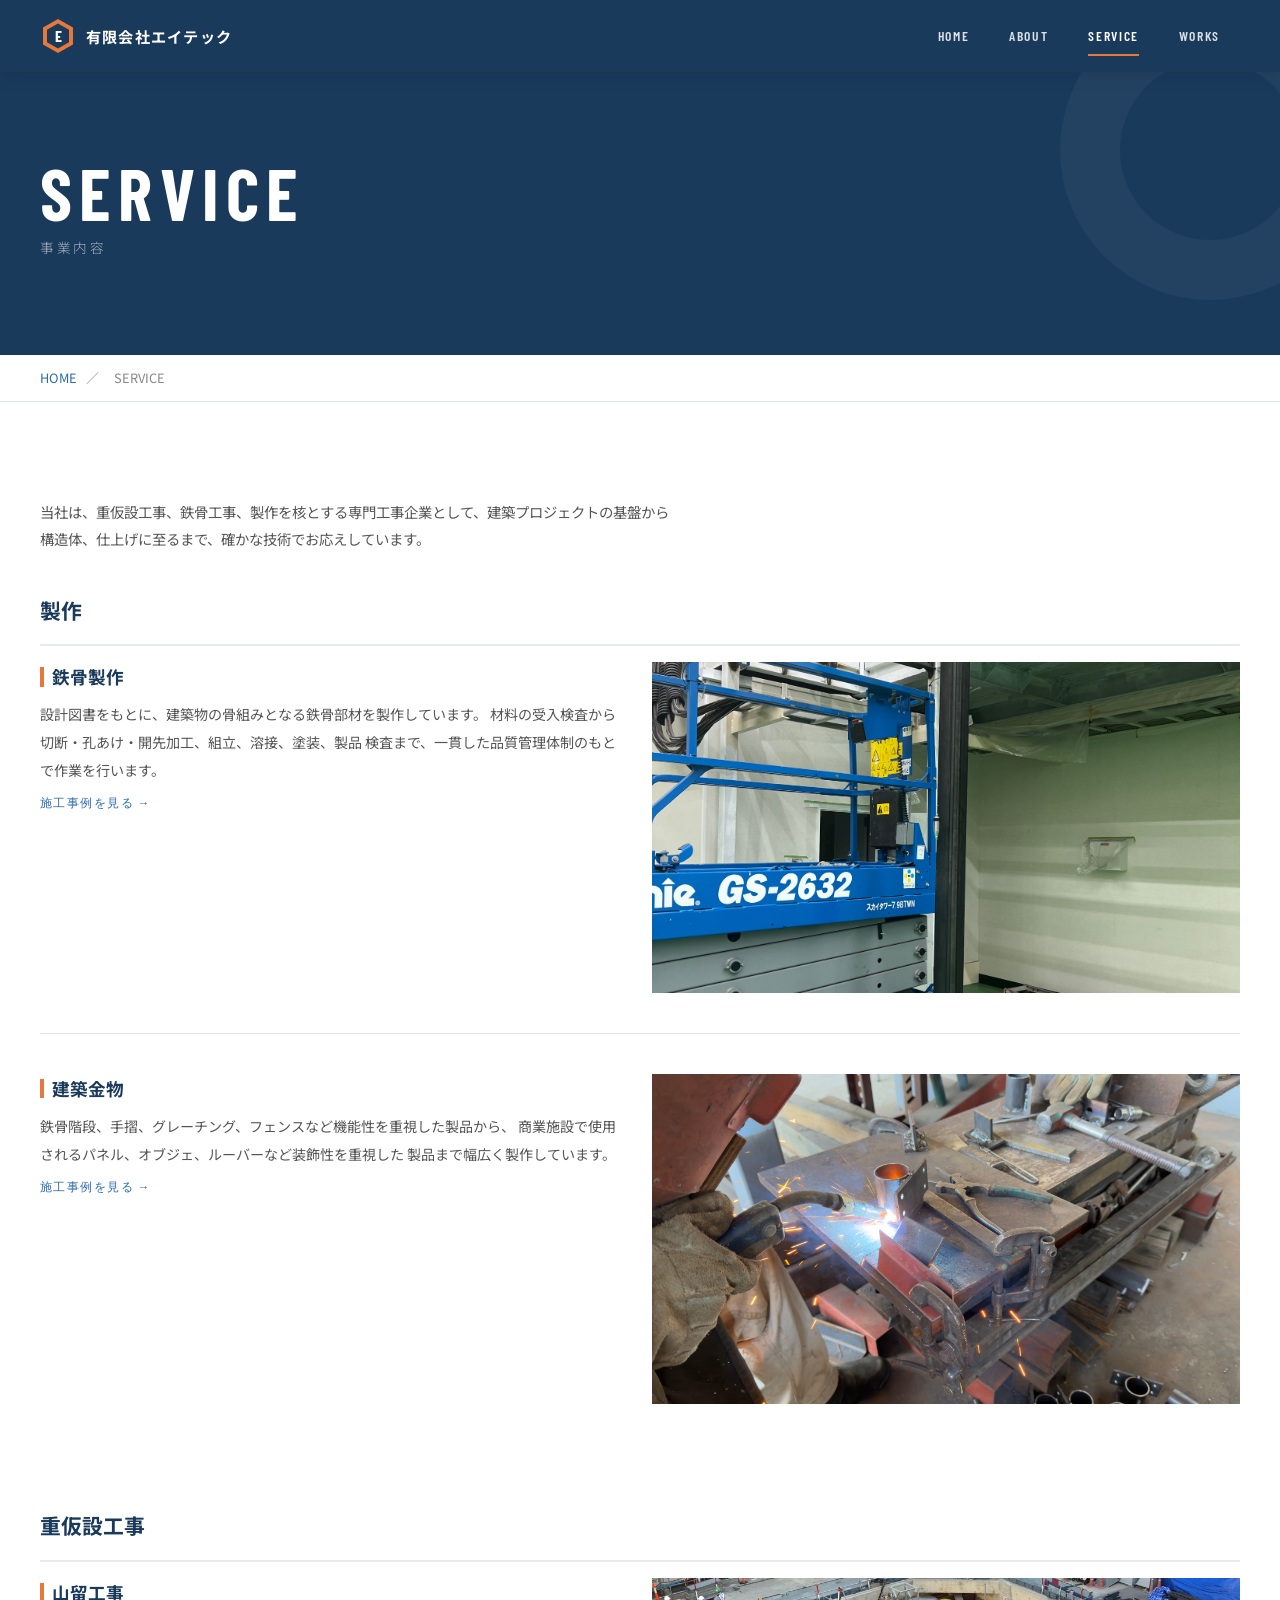
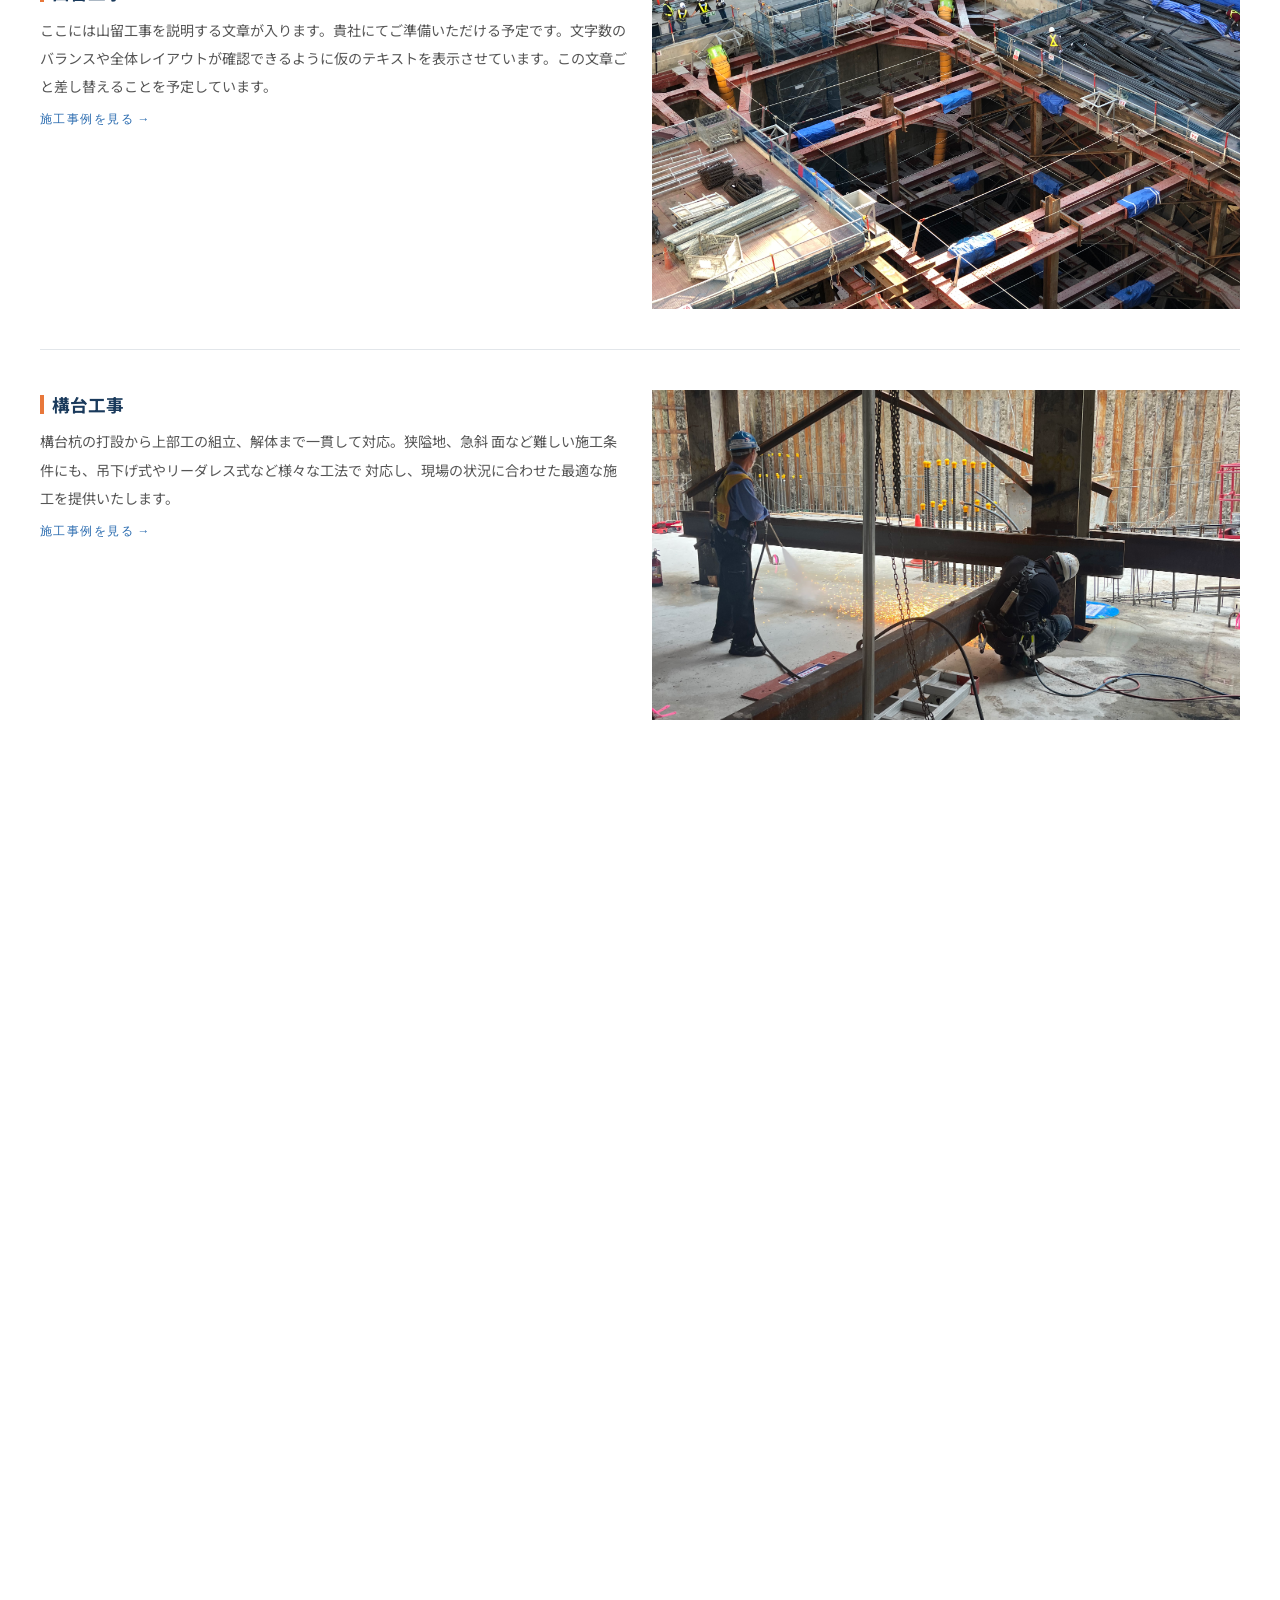
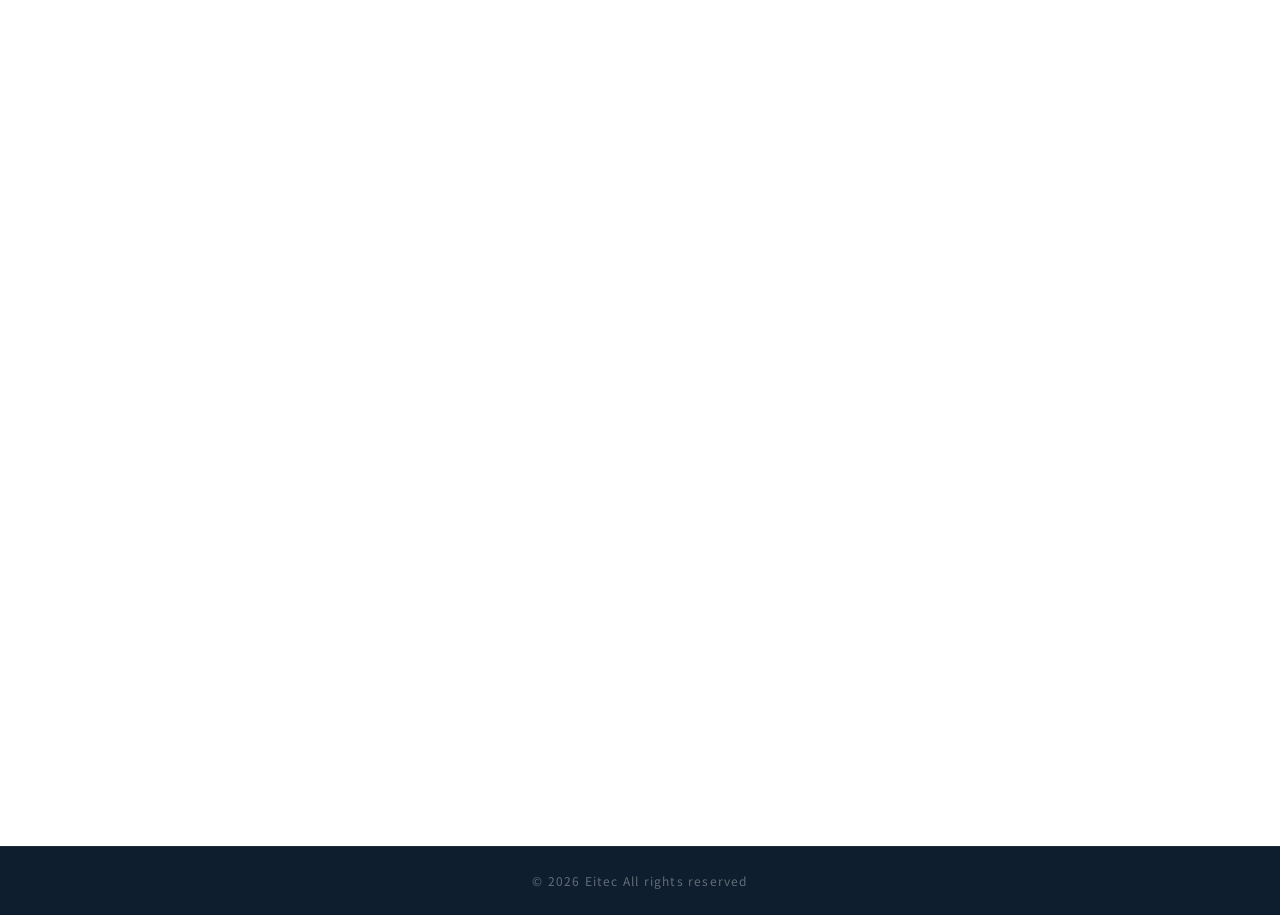
==== eitec/service.html @ 00753a92 "Add files" ====
<!DOCTYPE html>
<html lang="ja">
<head>
  <meta charset="UTF-8">
  <meta name="viewport" content="width=device-width, initial-scale=1.0">
  <title>サービス・事業内容 | 有限会社エイテック</title>
  <meta name="description" content="有限会社エイテックの事業内容。鉄骨製作・建築金物・山留工事・構台工事・鉄骨工事・鍛治工事・現場溶接工事・鉄骨補強工事を承ります。">
  <link rel="canonical" href="service.html">
  <link rel="stylesheet" href="css/variables.css">
  <link rel="stylesheet" href="css/reset.css">
  <link rel="stylesheet" href="css/style.css">
</head>
<body>

<header class="header" role="banner">
  <div class="container">
    <div class="header-inner">
            <a href="index.html" class="header-logo" aria-label="有限会社エイテック トップへ">
        <svg class="header-logo-mark" viewBox="0 0 36 36" xmlns="http://www.w3.org/2000/svg" aria-hidden="true">
          <polygon points="18,1 33,9.5 33,26.5 18,35 3,26.5 3,9.5" fill="#e8773a"/>
          <polygon points="18,5.5 29,11.75 29,24.25 18,30.5 7,24.25 7,11.75" fill="#1a3a5c"/>
          <text x="18" y="23.5" text-anchor="middle" font-family="Barlow Condensed,sans-serif" font-weight="700" font-size="16" fill="#ffffff" letter-spacing="0">E</text>
        </svg>
        <div class="header-logo-text">
          <span class="header-logo-name">有限会社エイテック</span>
        </div>
      </a>
      <nav class="header-nav" aria-label="メインナビゲーション">
        <a href="index.html">HOME</a>
        <a href="about.html">ABOUT</a>
        <a href="service.html" class="active">SERVICE</a>
        <a href="works.html">WORKS</a>
      </nav>
      <button class="hamburger" aria-label="メニューを開く">
        <span></span><span></span><span></span>
      </button>
    </div>
  </div>
</header>

<div class="mobile-menu" role="dialog" aria-label="モバイルメニュー">
  <nav>
    <a href="index.html">HOME</a>
    <a href="about.html">ABOUT</a>
    <a href="service.html">SERVICE</a>
    <a href="works.html">WORKS</a>
  </nav>
  <p class="mobile-menu-sub">有限会社エイテック</p>
</div>

<main style="padding-top: var(--header-height-sm);">

  <div class="page-hero">
    <div class="container">
      <h1 class="page-hero-title">Service</h1>
      <p class="page-hero-title-ja">事業内容</p>
    </div>
  </div>

  <div class="breadcrumb">
    <div class="container">
      <a href="index.html">HOME</a>
      <span>／</span>
      <span>SERVICE</span>
    </div>
  </div>

  <section class="section" aria-labelledby="service-intro-heading">
    <div class="container">
      <div class="section-header fade-in">
        <p class="service-intro">
          当社は、重仮設工事、鉄骨工事、製作を核とする専門工事企業として、建築プロジェクトの基盤から
          構造体、仕上げに至るまで、確かな技術でお応えしています。
        </p>
      </div>

      <!-- ============ 製作カテゴリ ============ -->
      <div class="service-categories">

        <!-- カテゴリ：製作 -->
        <div class="fade-in">
          <h2 class="service-category-title">製作</h2>
          <div class="service-list">

            <!-- 鉄骨製作 -->
            <div class="service-detail" id="tetsu_seisaku">
              <div>
                <h3 class="service-detail-name">鉄骨製作</h3>
                <p class="service-detail-desc">
                  設計図書をもとに、建築物の骨組みとなる鉄骨部材を製作しています。
                  材料の受入検査から切断・孔あけ・開先加工、組立、溶接、塗装、製品
                  検査まで、一貫した品質管理体制のもとで作業を行います。
                </p>
                <a href="works/steel-fabrication.html" class="service-detail-link">
                  施工事例を見る →
                </a>
              </div>
              <img
                class="service-detail-img"
                src="img/tetsu_seisaku/07BDEA1B-9D1B-41F5-BBC1-494F11DB092D.jpg"
                alt="鉄骨製作の施工事例"
                loading="lazy">
            </div>

            <!-- 建築金物 -->
            <div class="service-detail" id="kenchiku_kanamono">
              <div>
                <h3 class="service-detail-name">建築金物</h3>
                <p class="service-detail-desc">
                  鉄骨階段、手摺、グレーチング、フェンスなど機能性を重視した製品から、
                  商業施設で使用されるパネル、オブジェ、ルーバーなど装飾性を重視した
                  製品まで幅広く製作しています。
                </p>
                <a href="works/architectural-metalwork.html" class="service-detail-link">
                  施工事例を見る →
                </a>
              </div>
              <img
                class="service-detail-img"
                src="img/kenchiku_kanamono/CD96EF9B-7DFD-4F82-9549-A47BB1765BF1.jpg"
                alt="建築金物の施工事例"
                loading="lazy">
            </div>

          </div>
        </div>

        <!-- カテゴリ：重仮設工事 -->
        <div class="fade-in">
          <h2 class="service-category-title">重仮設工事</h2>
          <div class="service-list">

            <!-- 山留工事 -->
            <div class="service-detail" id="yamadome">
              <div>
                <h3 class="service-detail-name">山留工事</h3>
                <p class="service-detail-desc">
                  ここには山留工事を説明する文章が入ります。貴社にてご準備いただける予定です。文字数のバランスや全体レイアウトが確認できるように仮のテキストを表示させています。この文章ごと差し替えることを予定しています。
                </p>
                <a href="works/earth-retaining.html" class="service-detail-link">
                  施工事例を見る →
                </a>
              </div>
              <img
                class="service-detail-img"
                src="img/yamadome/409ABB73-6710-444C-856C-EBA11010315E.jpg"
                alt="山留工事の施工事例"
                loading="lazy">
            </div>

            <!-- 構台工事 -->
            <div class="service-detail" id="koudai">
              <div>
                <h3 class="service-detail-name">構台工事</h3>
                <p class="service-detail-desc">
                  構台杭の打設から上部工の組立、解体まで一貫して対応。狭隘地、急斜
                  面など難しい施工条件にも、吊下げ式やリーダレス式など様々な工法で
                  対応し、現場の状況に合わせた最適な施工を提供いたします。
                </p>
                <a href="works/scaffold-platform.html" class="service-detail-link">
                  施工事例を見る →
                </a>
              </div>
              <img
                class="service-detail-img"
                src="img/koudai/2025-10-07_08-47-18_731.jpg"
                alt="構台工事の施工事例"
                loading="lazy">
            </div>

          </div>
        </div>

        <!-- カテゴリ：鉄骨工事 -->
        <div class="fade-in">
          <h2 class="service-category-title">鉄骨工事</h2>
          <div class="service-list">

            <!-- 鉄骨工事 -->
            <div class="service-detail" id="tetsu_koji">
              <div>
                <h3 class="service-detail-name">鉄骨工事</h3>
                <p class="service-detail-desc">
                  仮ボルトから本ボルトへの交換、本締め作業まで一貫して対応し、設計
                  図通りの精度を実現します。重量鉄骨から軽量鉄骨まで、規模を問わず
                  対応いたします。
                </p>
                <a href="works/steel-erection.html" class="service-detail-link">
                  施工事例を見る →
                </a>
              </div>
              <img
                class="service-detail-img"
                src="img/tetsu_koji/2024-01-24_12-56-52_248.jpg"
                alt="鉄骨工事の施工事例"
                loading="lazy">
            </div>

            <!-- 鍛治工事 -->
            <div class="service-detail" id="kaji">
              <div>
                <h3 class="service-detail-name">鍛治工事</h3>
                <p class="service-detail-desc">
                  現場の状況に応じた鋼材の切断、曲げ加工、溶接による組立まで、設計
                  図に基づいた精密な加工を現場で実施いたします。工場製作では対応で
                  きない現場調整や追加加工にも柔軟に対応し、建物の構造に合わせた最
                  適な施工を提供します。
                </p>
                <a href="works/forge-work.html" class="service-detail-link">
                  施工事例を見る →
                </a>
              </div>
              <img
                class="service-detail-img"
                src="img/kaji/S__7421963_0.jpg"
                alt="鍛治工事の施工事例"
                loading="lazy">
            </div>

            <!-- 現場溶接工事 -->
            <div class="service-detail" id="genba_yosetsu">
              <div>
                <h3 class="service-detail-name">現場溶接工事</h3>
                <p class="service-detail-desc">
                  建設現場特有の環境下で、H形鋼や鉄筋などの溶接接合を高品質に施工
                  いたします。資格を有する溶接技能者が、風雨や気温変化といった厳し
                  い条件の中でも、縦向き・横向きなど専門級の技術を駆使して健全な溶
                  接を実現します。
                </p>
                <a href="works/field-welding.html" class="service-detail-link">
                  施工事例を見る →
                </a>
              </div>
              <img
                class="service-detail-img"
                src="img/genba_yosetsu/DB66CCCE-4D03-4523-AD0F-731142254FBD.jpg"
                alt="現場溶接工事の施工事例"
                loading="lazy">
            </div>

            <!-- 鉄骨補強工事 -->
            <div class="service-detail" id="tetsu_hokyo">
              <div>
                <h3 class="service-detail-name">鉄骨補強工事</h3>
                <p class="service-detail-desc">
                  既存建築物の耐震性能向上や経年劣化に対応するため、鉄骨部材の補強・
                  補修を行います。現況調査・診断をもとに最適な補強計画を立案し、ブレース
                  増設、柱・梁の溶接補強、接合部の補強など、建物の用途や構造特性に合わせた
                  施工を実施します。稼働中の建物への対応も豊富な実績のもとで安全に行います。
                </p>
                <a href="works/steel-reinforcement.html" class="service-detail-link">
                  施工事例を見る →
                </a>
              </div>
            </div>

          </div>
        </div>

      </div><!-- /.service-categories -->
    </div>
  </section>

</main>

<footer class="footer" role="contentinfo"></footer>

<script src="js/footer.js"></script>
<script src="js/main.js"></script>
</body>
</html>
---- eitec/css/variables.css ----
/* ============================================
   有限会社エイテック - CSS Variables
   ============================================ */
:root {
  /* ── カラー ── */
  --color-main:         #1a3a5c;
  --color-main-light:   #2a527a;
  --color-main-dark:    #0f2238;
  --color-main-10:      rgba(26, 58, 92, 0.1);
  --color-main-20:      rgba(26, 58, 92, 0.2);

  --color-sub:          #2b6cb0;
  --color-sub-light:    #4a90d9;
  --color-sub-dark:     #1a4a7a;

  --color-accent:       #e8773a;
  --color-accent-hover: #cc5f20;
  --color-accent-10:    rgba(232, 119, 58, 0.1);

  /* テキスト */
  --color-text-primary:   #1a1a1a;
  --color-text-secondary: #555555;
  --color-text-light:     #888888;
  --color-text-on-main:   #ffffff;
  --color-text-on-accent: #ffffff;

  /* 背景 */
  --color-bg-base:    #ffffff;
  --color-bg-gray:    #f4f5f7;
  --color-bg-dark:    #0f1e2e;
  --color-bg-section: rgba(26, 58, 92, 0.04);

  /* ボーダー */
  --color-border:     #e2e6ea;
  --color-border-dark: #c8cfd8;

  /* ── フォント ── */
  --font-ja:  'Noto Sans JP', sans-serif;
  --font-en:  'Barlow Condensed', sans-serif;

  /* ── スペーシング ── */
  --space-xs:   4px;
  --space-sm:   8px;
  --space-md:   16px;
  --space-lg:   24px;
  --space-xl:   40px;
  --space-2xl:  64px;
  --space-3xl:  96px;
  --space-4xl:  128px;

  /* ── レイアウト ── */
  --max-width:    1280px;
  --content-width: 1080px;
  --header-height: 72px;
  --header-height-sm: 60px;

  /* ── アニメーション ── */
  --transition-base:  0.3s ease;
  --transition-slow:  0.6s ease;

  /* ── シャドウ ── */
  --shadow-sm:  0 1px 4px rgba(0,0,0,0.08);
  --shadow-md:  0 4px 16px rgba(0,0,0,0.1);
  --shadow-lg:  0 8px 32px rgba(0,0,0,0.15);
  --shadow-card: 0 2px 12px rgba(26, 58, 92, 0.1);

  /* ── 角丸 ── */
  --radius-sm:  2px;
  --radius-md:  4px;
  --radius-lg:  8px;
}
---- eitec/css/style.css ----
/* ============================================
   有限会社エイテック - Main Stylesheet
   ============================================ */

/* ── Google Fonts ── */
@import url('https://fonts.googleapis.com/css2?family=Barlow+Condensed:wght@400;500;600;700&family=Noto+Sans+JP:wght@300;400;500;700&display=swap');

/* ============================================
   共通レイアウト
   ============================================ */
.container {
  width: 100%;
  max-width: var(--max-width);
  margin: 0 auto;
  padding: 0 var(--space-md);
}

@media (min-width: 768px) {
  .container { padding: 0 var(--space-xl); }
}

.section {
  padding: var(--space-2xl) 0;
}
@media (min-width: 768px) {
  .section { padding: var(--space-3xl) 0; }
}

.section-title {
  font-family: var(--font-en);
  font-size: 2rem;
  font-weight: 700;
  letter-spacing: 0.08em;
  color: var(--color-main);
  text-transform: uppercase;
  line-height: 1;
  margin-bottom: 4px;
}

.section-title-ja {
  font-size: 0.75rem;
  color: var(--color-text-light);
  letter-spacing: 0.12em;
  margin-bottom: var(--space-xl);
  font-weight: 400;
}

.section-header {
  margin-bottom: var(--space-xl);
}

.section-header--center {
  text-align: center;
}

@media (min-width: 768px) {
  .section-title { font-size: 2.8rem; }
}

/* ── フェードインアニメーション ── */
.fade-in {
  opacity: 0;
  transform: translateY(24px);
  transition: opacity 0.7s ease, transform 0.7s ease;
}
.fade-in.visible {
  opacity: 1;
  transform: translateY(0);
}
.fade-in-delay-1 { transition-delay: 0.1s; }
.fade-in-delay-2 { transition-delay: 0.2s; }
.fade-in-delay-3 { transition-delay: 0.3s; }
.fade-in-delay-4 { transition-delay: 0.4s; }

/* ── ボタン ── */
.btn {
  display: inline-flex;
  align-items: center;
  gap: var(--space-sm);
  padding: 14px 32px;
  font-family: var(--font-en);
  font-size: 0.85rem;
  font-weight: 600;
  letter-spacing: 0.12em;
  text-transform: uppercase;
  transition: var(--transition-base);
  cursor: pointer;
  min-height: 48px;
}

.btn-primary {
  background: var(--color-accent);
  color: #fff;
}
.btn-primary:hover {
  background: var(--color-accent-hover);
}

.btn-outline {
  border: 2px solid var(--color-main);
  color: var(--color-main);
}
.btn-outline:hover {
  background: var(--color-main);
  color: #fff;
}

.btn-outline-white {
  border: 2px solid #fff;
  color: #fff;
}
.btn-outline-white:hover {
  background: #fff;
  color: var(--color-main);
}

.btn-arrow::after {
  content: '→';
  transition: transform 0.2s ease;
}
.btn-arrow:hover::after {
  transform: translateX(4px);
}

/* ── パンくず ── */
.breadcrumb {
  padding: 12px 0;
  font-size: 0.8rem;
  color: var(--color-text-light);
  border-bottom: 1px solid var(--color-border);
  margin-bottom: 0;
}
.breadcrumb a {
  color: var(--color-sub);
  transition: var(--transition-base);
}
.breadcrumb a:hover { text-decoration: underline; }
.breadcrumb span { margin: 0 6px; }

/* ── ページヒーロー（内部ページ） ── */
.page-hero {
  background: var(--color-main);
  color: #fff;
  padding: var(--space-2xl) 0;
  position: relative;
  overflow: hidden;
}
.page-hero::before {
  content: '';
  position: absolute;
  right: -80px;
  top: -60px;
  width: 300px;
  height: 300px;
  border: 60px solid rgba(255,255,255,0.04);
  border-radius: 50%;
}
.page-hero-title {
  font-family: var(--font-en);
  font-size: 3rem;
  font-weight: 700;
  letter-spacing: 0.1em;
  text-transform: uppercase;
  line-height: 1;
}
.page-hero-title-ja {
  font-size: 0.85rem;
  opacity: 0.6;
  margin-top: 8px;
  letter-spacing: 0.2em;
  font-weight: 300;
}
@media (min-width: 768px) {
  .page-hero-title { font-size: 4.5rem; }
  .page-hero { padding: var(--space-3xl) 0; }
}

/* ============================================
   HEADER
   ============================================ */
.header {
  position: fixed;
  top: 0;
  left: 0;
  width: 100%;
  z-index: 1000;
  height: var(--header-height-sm);
  display: flex;
  align-items: center;
  transition: background 0.3s ease, box-shadow 0.3s ease, height 0.3s ease;
  background: transparent;
}

.header.scrolled {
  background: var(--color-main);
  box-shadow: var(--shadow-md);
  height: var(--header-height-sm);
}

/* 下層ページ：常時ネイビー固定（スクロール位置に関係なく） */
.header.fixed {
  background: var(--color-main);
  box-shadow: var(--shadow-md);
}

.header-inner {
  display: flex;
  align-items: center;
  justify-content: space-between;
  width: 100%;
}

.header-logo {
  display: flex;
  align-items: center;
  gap: 10px;
  text-decoration: none;
}
.header-logo-mark {
  width: 36px;
  height: 36px;
  flex-shrink: 0;
}
.header-logo-text {
  display: flex;
  flex-direction: column;
  gap: 1px;
}
.header-logo-name {
  font-family: var(--font-ja);
  font-size: 0.95rem;
  font-weight: 700;
  letter-spacing: 0.08em;
  color: #fff;
  line-height: 1.2;
  white-space: nowrap;
}
.header-logo-sub {
  font-family: var(--font-en);
  font-size: 0.55rem;
  color: rgba(255,255,255,0.5);
  letter-spacing: 0.2em;
  text-transform: uppercase;
}

/* PC ナビゲーション */
.header-nav {
  display: none;
}

@media (min-width: 1024px) {
  .header { height: var(--header-height); }
  .header-nav {
    display: flex;
    align-items: center;
    gap: 0;
  }
  .header-nav a {
    font-family: var(--font-en);
    font-size: 0.85rem;
    font-weight: 600;
    letter-spacing: 0.12em;
    text-transform: uppercase;
    color: rgba(255,255,255,0.85);
    padding: 8px 20px;
    position: relative;
    transition: color 0.2s ease;
  }
  .header-nav a::after {
    content: '';
    position: absolute;
    bottom: 0;
    left: 20px;
    right: 20px;
    height: 2px;
    background: var(--color-accent);
    transform: scaleX(0);
    transition: transform 0.25s ease;
  }
  .header-nav a:hover { color: #fff; }
  .header-nav a:hover::after { transform: scaleX(1); }
  .header-nav a.active { color: #fff; }
  .header-nav a.active::after { transform: scaleX(1); }
}

/* ハンバーガーメニュー */
.hamburger {
  display: flex;
  flex-direction: column;
  justify-content: center;
  gap: 5px;
  width: 44px;
  height: 44px;
  cursor: pointer;
  padding: 8px;
  z-index: 1100;
}
.hamburger span {
  display: block;
  height: 2px;
  background: #fff;
  transition: var(--transition-base);
  transform-origin: center;
}
.hamburger.active span:nth-child(1) {
  transform: translateY(7px) rotate(45deg);
}
.hamburger.active span:nth-child(2) {
  opacity: 0;
}
.hamburger.active span:nth-child(3) {
  transform: translateY(-7px) rotate(-45deg);
}

@media (min-width: 1024px) {
  .hamburger { display: none; }
}

/* モバイルメニュー */
.mobile-menu {
  position: fixed;
  top: 0;
  left: 0;
  width: 100%;
  height: 100vh;
  background: var(--color-main-dark);
  z-index: 1050;
  display: flex;
  flex-direction: column;
  align-items: center;
  justify-content: center;
  opacity: 0;
  pointer-events: none;
  transition: opacity 0.3s ease;
}
.mobile-menu.open {
  opacity: 1;
  pointer-events: all;
}
.mobile-menu nav {
  display: flex;
  flex-direction: column;
  align-items: center;
  gap: var(--space-lg);
}
.mobile-menu nav a {
  font-family: var(--font-en);
  font-size: 2rem;
  font-weight: 700;
  letter-spacing: 0.15em;
  text-transform: uppercase;
  color: rgba(255,255,255,0.8);
  transition: color 0.2s ease;
}
.mobile-menu nav a:hover {
  color: var(--color-accent);
}
.mobile-menu-sub {
  margin-top: var(--space-xl);
  font-size: 0.75rem;
  color: rgba(255,255,255,0.3);
  letter-spacing: 0.2em;
}

/* ============================================
   FOOTER
   ============================================ */
.footer {
  background: var(--color-bg-dark);
  border-top: 1px solid rgba(255,255,255,0.06);
}
.footer-copy {
  padding: var(--space-lg) 0;
  text-align: center;
  font-size: 0.75rem;
  color: rgba(255,255,255,0.35);
  letter-spacing: 0.1em;
}

/* ============================================
   INDEX - HERO
   ============================================ */
.hero {
  position: relative;
  width: 100%;
  height: 100vh;
  min-height: 600px;
  overflow: hidden;
  display: flex;
  align-items: center;
  justify-content: center;
}

.hero-video {
  position: absolute;
  top: 0;
  left: 0;
  width: 100%;
  height: 100%;
  object-fit: cover;
  z-index: 0;
}

.hero-overlay {
  position: absolute;
  inset: 0;
  background: linear-gradient(
    135deg,
    rgba(10, 22, 40, 0.75) 0%,
    rgba(10, 22, 40, 0.5) 100%
  );
  z-index: 1;
}

.hero-content {
  position: relative;
  z-index: 3;
  text-align: left;
  padding: 0 var(--space-md);
  width: 100%;
  max-width: var(--max-width);
  margin: 0 auto;
}

.hero-tag {
  font-family: var(--font-en);
  font-size: 0.7rem;
  letter-spacing: 0.25em;
  color: var(--color-accent);
  text-transform: uppercase;
  margin-bottom: var(--space-md);
  display: flex;
  align-items: center;
  gap: 12px;
}
.hero-tag::before {
  content: '';
  display: block;
  width: 32px;
  height: 2px;
  background: var(--color-accent);
}

.hero-catch {
  font-size: 1.8rem;
  font-weight: 700;
  color: #fff;
  line-height: 1.5;
  margin-bottom: var(--space-lg);
  text-shadow: 0 2px 8px rgba(0,0,0,0.4);
}

.hero-desc {
  font-size: 0.85rem;
  color: rgba(255,255,255,0.75);
  line-height: 1.9;
  margin-bottom: var(--space-xl);
  max-width: 480px;
  font-weight: 300;
}

.hero-scroll {
  position: absolute;
  bottom: var(--space-xl);
  left: 50%;
  transform: translateX(-50%);
  z-index: 3;
  display: flex;
  flex-direction: column;
  align-items: center;
  gap: 8px;
  color: rgba(255,255,255,0.5);
  font-family: var(--font-en);
  font-size: 0.65rem;
  letter-spacing: 0.2em;
}
.hero-scroll-line {
  width: 1px;
  height: 48px;
  background: rgba(255,255,255,0.3);
  animation: scrollLine 2s ease-in-out infinite;
}
@keyframes scrollLine {
  0%, 100% { transform: scaleY(0); transform-origin: top; }
  50% { transform: scaleY(1); transform-origin: top; }
}

@media (min-width: 768px) {
  .hero-catch { font-size: 3rem; }
  .hero-content { padding: 0 var(--space-xl); }
}
@media (min-width: 1024px) {
  .hero-catch { font-size: 3.8rem; }
}

/* ============================================
   INDEX - SERVICE
   ============================================ */
.service-intro {
  font-size: 0.9rem;
  color: var(--color-text-secondary);
  line-height: 1.9;
  margin-bottom: var(--space-xl);
  max-width: 640px;
}

.service-grid {
  display: grid;
  grid-template-columns: 1fr 1fr;
  gap: 2px;
  background: var(--color-border);
}

.service-item {
  background: #fff;
  padding: var(--space-lg);
  display: flex;
  align-items: center;
  justify-content: space-between;
  gap: var(--space-sm);
  cursor: pointer;
  transition: background 0.2s ease, color 0.2s ease;
  text-decoration: none;
}
.service-item:hover {
  background: var(--color-main);
  color: #fff;
}
.service-item-name {
  font-size: 0.9rem;
  font-weight: 500;
  color: var(--color-text-primary);
  transition: color 0.2s ease;
}
.service-item:hover .service-item-name {
  color: #fff;
}
.service-item-arrow {
  font-size: 0.7rem;
  color: var(--color-accent);
  transition: transform 0.2s ease, color 0.2s ease;
}
.service-item:hover .service-item-arrow {
  color: rgba(255,255,255,0.7);
  transform: translateX(4px);
}

@media (min-width: 768px) {
  .service-grid {
    grid-template-columns: 1fr 1fr 1fr 1fr;
  }
  .service-item { padding: var(--space-xl) var(--space-lg); }
}

/* ============================================
   INDEX - WORKS
   ============================================ */
.works-section {
  background: var(--color-bg-gray);
}

.works-grid-index {
  display: grid;
  grid-template-columns: 1fr 1fr;
  gap: var(--space-sm);
}

.works-card {
  position: relative;
  overflow: hidden;
  aspect-ratio: 4/3;
  background: var(--color-main-10);
}
.works-card img {
  width: 100%;
  height: 100%;
  object-fit: cover;
  transition: transform 0.5s ease;
}
.works-card:hover img {
  transform: scale(1.05);
}
.works-card-overlay {
  position: absolute;
  inset: 0;
  background: linear-gradient(to top, rgba(10,22,40,0.7) 0%, transparent 60%);
  opacity: 0;
  transition: opacity 0.3s ease;
}
.works-card:hover .works-card-overlay {
  opacity: 1;
}

@media (min-width: 768px) {
  .works-grid-index {
    grid-template-columns: repeat(4, 1fr);
    gap: var(--space-md);
  }
}

.works-cta {
  text-align: center;
  margin-top: var(--space-xl);
}

/* ============================================
   INDEX - ACCESS
   ============================================ */
.access-section {}
.access-inner {
  display: grid;
  gap: var(--space-xl);
}
.access-info {}
.access-info-name {
  font-size: 1.1rem;
  font-weight: 700;
  color: var(--color-main);
  margin-bottom: var(--space-md);
}
.access-location-label {
  display: inline-block;
  font-size: 0.75rem;
  font-weight: 700;
  letter-spacing: 0.15em;
  color: var(--color-text-on-main);
  background: var(--color-main);
  padding: 3px 12px;
  margin-bottom: var(--space-sm);
}
.access-info-table {
  width: 100%;
  font-size: 0.85rem;
  border-top: 1px solid var(--color-border);
}
.access-info-table tr {
  border-bottom: 1px solid var(--color-border);
}
.access-info-table th {
  padding: 12px 0;
  width: 80px;
  text-align: left;
  color: var(--color-text-light);
  font-weight: 400;
  vertical-align: top;
}
.access-info-table td {
  padding: 12px 0 12px var(--space-md);
  color: var(--color-text-secondary);
  line-height: 1.8;
}
.access-map {
  width: 100%;
  height: 300px;
  background: var(--color-bg-gray);
  overflow: hidden;
}
.access-map iframe {
  width: 100%;
  height: 100%;
  border: 0;
  display: block;
}

@media (min-width: 768px) {
  .access-inner {
    grid-template-columns: 1fr 1.5fr;
    align-items: start;
  }
  .access-map { height: 380px; }
}

/* ============================================
   ABOUT PAGE
   ============================================ */
.about-overview-grid {
  display: grid;
  gap: var(--space-2xl);
}

.company-table {
  width: 100%;
  font-size: 0.85rem;
  border-top: 2px solid var(--color-main);
}
.company-table tr {
  border-bottom: 1px solid var(--color-border);
}
.company-table th {
  padding: 16px var(--space-md) 16px 0;
  width: 140px;
  text-align: left;
  color: var(--color-main);
  font-weight: 500;
  vertical-align: top;
  white-space: nowrap;
}
.company-table td {
  padding: 16px 0;
  color: var(--color-text-secondary);
  line-height: 1.8;
}

.about-photos {
  display: grid;
  grid-template-columns: 1fr 1fr;
  gap: var(--space-sm);
}
.about-photo {
  aspect-ratio: 4/3;
  overflow: hidden;
  background: var(--color-bg-gray);
}
.about-photo img {
  width: 100%;
  height: 100%;
  object-fit: cover;
  transition: transform 0.5s ease;
}
.about-photo:hover img { transform: scale(1.04); }

@media (min-width: 768px) {
  .about-overview-grid {
    grid-template-columns: 1fr 1fr;
    align-items: start;
  }
  .about-photos { grid-template-columns: 1fr 1fr; }
}

/* ============================================
   SERVICE PAGE
   ============================================ */
.service-categories {
  display: flex;
  flex-direction: column;
  gap: var(--space-2xl);
}

.service-category-label {
  display: inline-block;
  font-family: var(--font-en);
  font-size: 0.65rem;
  letter-spacing: 0.2em;
  text-transform: uppercase;
  color: var(--color-accent);
  border: 1px solid var(--color-accent);
  padding: 4px 12px;
  margin-bottom: var(--space-md);
}

.service-category-title {
  font-size: 1.3rem;
  font-weight: 700;
  color: var(--color-main);
  margin-bottom: var(--space-md);
  padding-bottom: var(--space-md);
  border-bottom: 2px solid var(--color-main-10);
}

.service-list {
  display: flex;
  flex-direction: column;
  gap: var(--space-xl);
}

.service-detail {
  display: grid;
  gap: var(--space-lg);
  padding-bottom: var(--space-xl);
  border-bottom: 1px solid var(--color-border);
}
.service-detail:last-child { border-bottom: none; }

.service-detail-name {
  font-size: 1.1rem;
  font-weight: 700;
  color: var(--color-main);
  margin-bottom: var(--space-sm);
  display: flex;
  align-items: center;
  gap: var(--space-sm);
}
.service-detail-name::before {
  content: '';
  display: inline-block;
  width: 4px;
  height: 1.1em;
  background: var(--color-accent);
  flex-shrink: 0;
}
.service-detail-desc {
  font-size: 0.88rem;
  color: var(--color-text-secondary);
  line-height: 2;
}
.service-detail-link {
  display: inline-flex;
  align-items: center;
  gap: 6px;
  font-family: var(--font-en);
  font-size: 0.75rem;
  letter-spacing: 0.12em;
  color: var(--color-sub);
  text-transform: uppercase;
  margin-top: var(--space-sm);
  transition: gap 0.2s ease;
}
.service-detail-link:hover { gap: 12px; }

.service-detail-img {
  width: 100%;
  aspect-ratio: 16/9;
  object-fit: cover;
  background: var(--color-bg-gray);
}

@media (min-width: 768px) {
  .service-detail {
    grid-template-columns: 1fr 1fr;
    align-items: start;
  }
}

/* ============================================
   WORKS PAGE
   ============================================ */
.works-filter {
  display: flex;
  flex-wrap: wrap;
  gap: var(--space-sm);
  margin-bottom: var(--space-xl);
}
.works-filter-btn {
  font-size: 0.8rem;
  padding: 8px 16px;
  border: 1px solid var(--color-border);
  color: var(--color-text-secondary);
  background: #fff;
  cursor: pointer;
  transition: var(--transition-base);
  min-height: 44px;
}
.works-filter-btn:hover,
.works-filter-btn.active {
  background: var(--color-main);
  color: #fff;
  border-color: var(--color-main);
}

.works-grid {
  display: grid;
  grid-template-columns: 1fr 1fr;
  gap: var(--space-md);
}

.work-card {
  position: relative;
  overflow: hidden;
  background: var(--color-bg-gray);
  cursor: pointer;
}
.work-card-img {
  width: 100%;
  aspect-ratio: 4/3;
  overflow: hidden;
}
.work-card-img img {
  width: 100%;
  height: 100%;
  object-fit: cover;
  transition: transform 0.5s ease;
}
.work-card:hover .work-card-img img {
  transform: scale(1.06);
}
.work-card-info {
  padding: var(--space-md);
}
.work-card-category {
  font-size: 0.7rem;
  color: var(--color-accent);
  letter-spacing: 0.1em;
  margin-bottom: 4px;
}

@media (min-width: 768px) {
  .works-grid { grid-template-columns: repeat(3, 1fr); }
}
@media (min-width: 1024px) {
  .works-grid { grid-template-columns: repeat(4, 1fr); }
}

/* lightbox */
.lightbox {
  position: fixed;
  inset: 0;
  background: rgba(0,0,0,0.92);
  z-index: 9999;
  display: none;
  align-items: center;
  justify-content: center;
  padding: var(--space-lg);
}
.lightbox.open { display: flex; }
.lightbox-img {
  max-width: 90vw;
  max-height: 90vh;
  object-fit: contain;
}
.lightbox-close {
  position: fixed;
  top: var(--space-md);
  right: var(--space-lg);
  color: #fff;
  font-size: 2rem;
  cursor: pointer;
  opacity: 0.7;
  transition: opacity 0.2s;
}
.lightbox-close:hover { opacity: 1; }

/* ============================================
   Utilities
   ============================================ */
.text-center { text-align: center; }
.mt-xl { margin-top: var(--space-xl); }
.bg-gray { background: var(--color-bg-gray); }
.bg-dark { background: var(--color-bg-dark); }
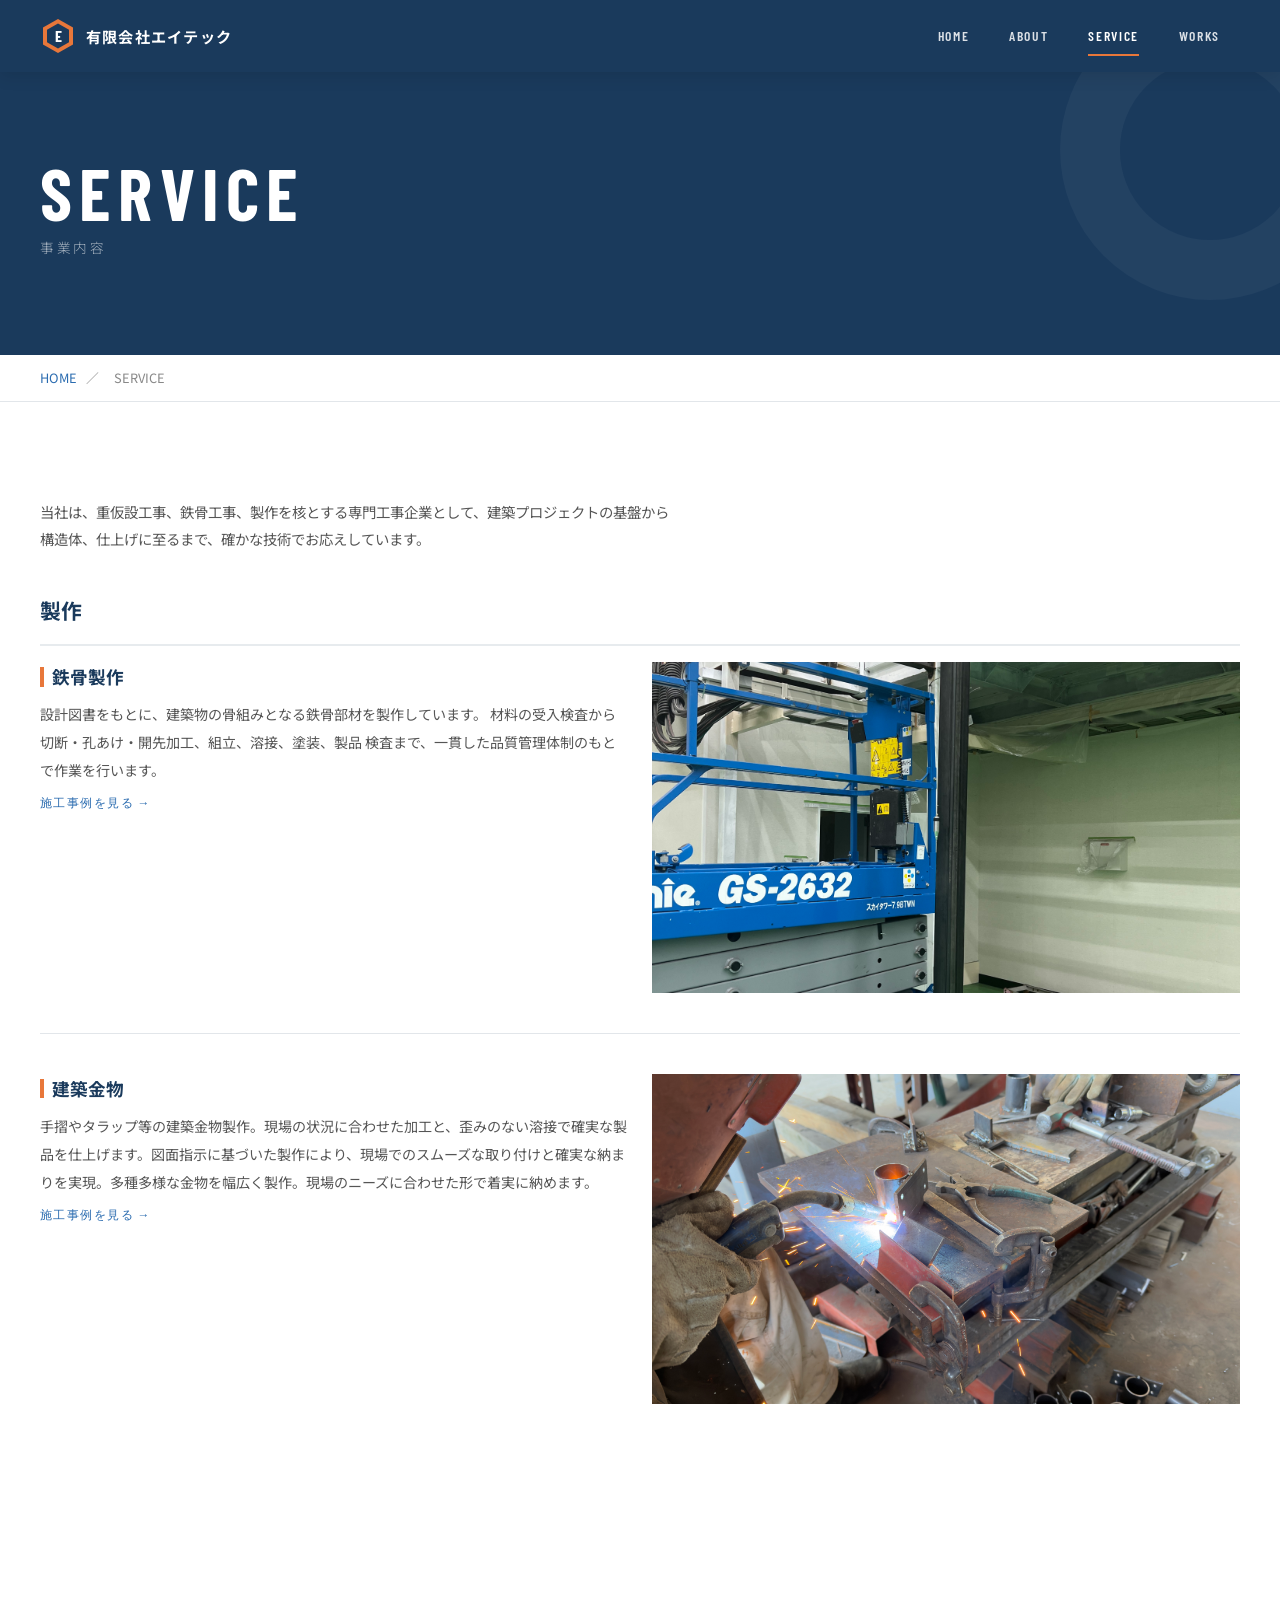
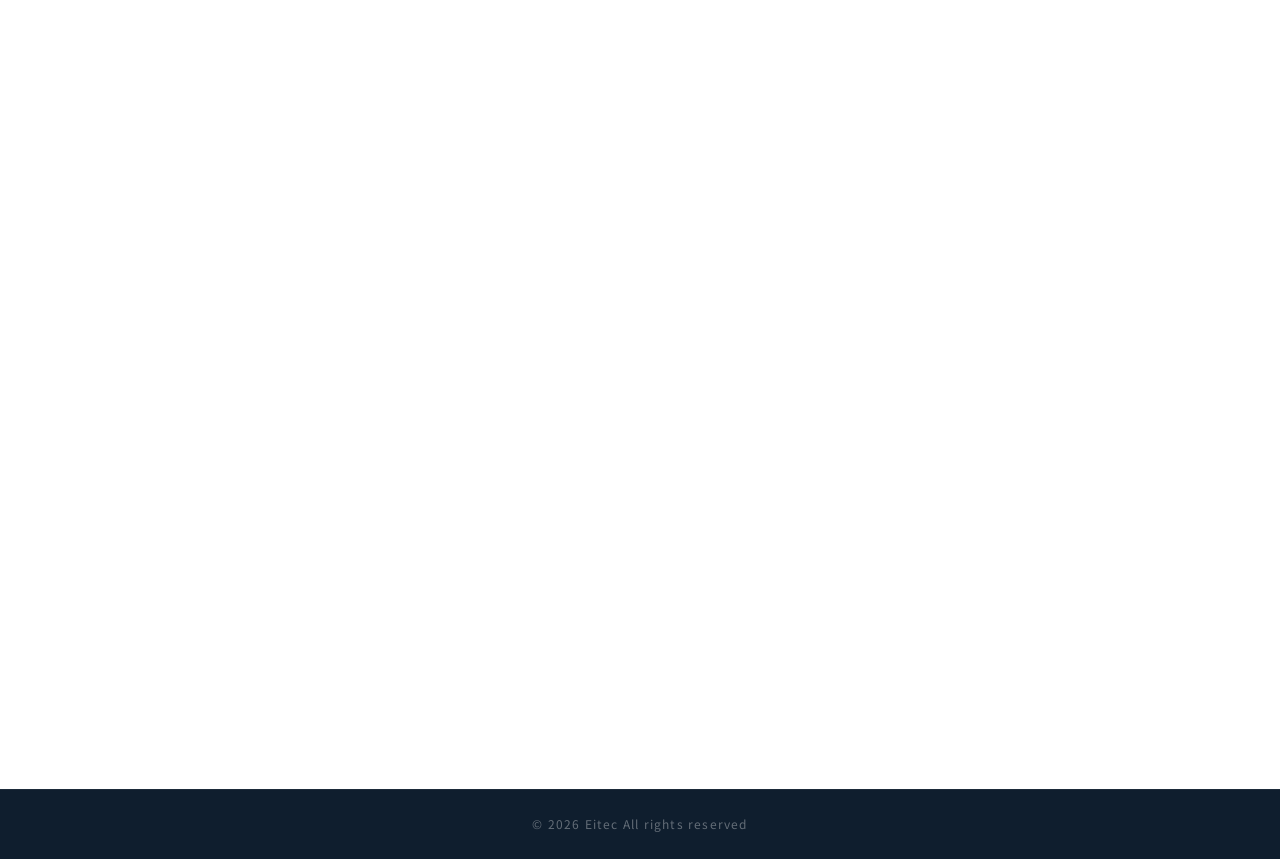
==== commit 6956308c: "Update service.html" ====
--- a/eitec/service.html
+++ b/eitec/service.html
@@ -107,9 +107,7 @@
               <div>
                 <h3 class="service-detail-name">建築金物</h3>
                 <p class="service-detail-desc">
-                  鉄骨階段、手摺、グレーチング、フェンスなど機能性を重視した製品から、
-                  商業施設で使用されるパネル、オブジェ、ルーバーなど装飾性を重視した
-                  製品まで幅広く製作しています。
+                  手摺やタラップ等の建築金物製作。現場の状況に合わせた加工と、歪みのない溶接で確実な製品を仕上げます。図面指示に基づいた製作により、現場でのスムーズな取り付けと確実な納まりを実現。多種多様な金物を幅広く製作。現場のニーズに合わせた形で着実に納めます。
                 </p>
                 <a href="works/architectural-metalwork.html" class="service-detail-link">
                   施工事例を見る →
@@ -135,7 +133,7 @@
               <div>
                 <h3 class="service-detail-name">山留工事</h3>
                 <p class="service-detail-desc">
-                  ここには山留工事を説明する文章が入ります。貴社にてご準備いただける予定です。文字数のバランスや全体レイアウトが確認できるように仮のテキストを表示させています。この文章ごと差し替えることを予定しています。
+                  切梁・腹起しの架設から解体まで一貫対応。現場条件に応じた施工で安全と安定を確保し、狭隘地や地下障害物の多い現場にも、状況に応じた臨機応変な対応で施工を行います。工程に合わせた作業で、確実に工期を遵守します。
                 </p>
                 <a href="works/earth-retaining.html" class="service-detail-link">
                   施工事例を見る →
@@ -153,9 +151,7 @@
               <div>
                 <h3 class="service-detail-name">構台工事</h3>
                 <p class="service-detail-desc">
-                  構台杭の打設から上部工の組立、解体まで一貫して対応。狭隘地、急斜
-                  面など難しい施工条件にも、吊下げ式やリーダレス式など様々な工法で
-                  対応し、現場の状況に合わせた最適な施工を提供いたします。
+                  下部工においては水平材やブレスの溶接を、計画指定通り確実に施工します。実際の現場に合わせた歪みのないフラットな上部工で、重機の旋回や揚重作業の安全と効率を支えます。高所作業においても安全第一、品質管理を徹底。現場の状況に合わせた最適な施工を提供いたします。
                 </p>
                 <a href="works/scaffold-platform.html" class="service-detail-link">
                   施工事例を見る →
@@ -181,9 +177,7 @@
               <div>
                 <h3 class="service-detail-name">鉄骨工事</h3>
                 <p class="service-detail-desc">
-                  仮ボルトから本ボルトへの交換、本締め作業まで一貫して対応し、設計
-                  図通りの精度を実現します。重量鉄骨から軽量鉄骨まで、規模を問わず
-                  対応いたします。
+                  建方から合番、ボルト本締めまで一貫して対応。安全と精度を重視した施工で、工程に合わせた確実な作業を行います。重量鉄骨から軽量鉄骨まで、規模を問わず対応します。
                 </p>
                 <a href="works/steel-erection.html" class="service-detail-link">
                   施工事例を見る →
@@ -201,10 +195,7 @@
               <div>
                 <h3 class="service-detail-name">鍛治工事</h3>
                 <p class="service-detail-desc">
-                  現場の状況に応じた鋼材の切断、曲げ加工、溶接による組立まで、設計
-                  図に基づいた精密な加工を現場で実施いたします。工場製作では対応で
-                  きない現場調整や追加加工にも柔軟に対応し、建物の構造に合わせた最
-                  適な施工を提供します。
+                  溶接・ガス切断・金物取付など各種鍛冶工事に対応。現場条件に応じた施工で、安全と精度を重視した確実な作業を行います。火気作業に伴う養生・消火設備の確保など、火災防止対策を徹底しています。
                 </p>
                 <a href="works/forge-work.html" class="service-detail-link">
                   施工事例を見る →
@@ -243,10 +234,7 @@
               <div>
                 <h3 class="service-detail-name">鉄骨補強工事</h3>
                 <p class="service-detail-desc">
-                  既存建築物の耐震性能向上や経年劣化に対応するため、鉄骨部材の補強・
-                  補修を行います。現況調査・診断をもとに最適な補強計画を立案し、ブレース
-                  増設、柱・梁の溶接補強、接合部の補強など、建物の用途や構造特性に合わせた
-                  施工を実施します。稼働中の建物への対応も豊富な実績のもとで安全に行います。
+                  腐食や耐力不足が生じた部材の補修・補強に対応。当て板補強、補修溶接など、現況に応じた作業で確実に対応します。階段補修や耐震補強などの施工実績があります。
                 </p>
                 <a href="works/steel-reinforcement.html" class="service-detail-link">
                   施工事例を見る →
